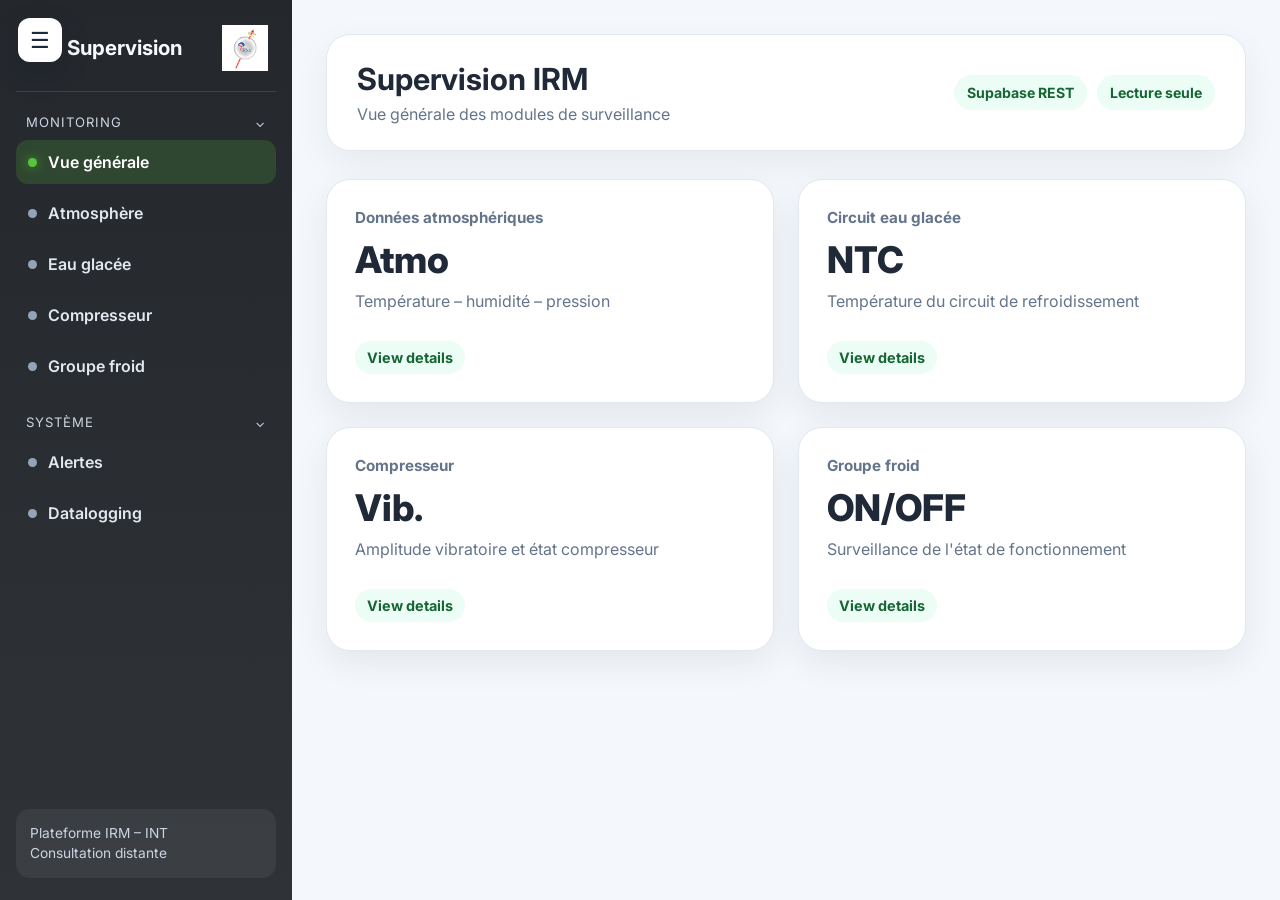
==== frontend/index.html @ 12dde3d2 "Add files via upload" ====
<!DOCTYPE html>
<html lang="fr">
<head>
    <meta charset="UTF-8">
    <meta name="viewport" content="width=device-width, initial-scale=1.0">
    <title>Centre IRM – Supervision</title>

    <!-- Police Inter via Google Fonts — utilisée sur toutes les pages -->
    <link href="https://fonts.googleapis.com/css2?family=Inter:wght@400;600;700;800&display=swap" rel="stylesheet">

    <!-- Feuille de style commune à toutes les pages du dashboard -->
    <link rel="stylesheet" href="style.css?v=final">
</head>
<body>

    <!-- Bouton pour ouvrir/fermer la sidebar.
         Sur mobile (≤ 720px) : ouvre la sidebar en overlay par-dessus le contenu.
         Sur desktop : rétracte la sidebar pour agrandir la zone de contenu. -->
    <button class="menu-toggle" type="button" aria-label="Ouvrir le menu" onclick="toggleMenu()">☰</button>

    <!-- Fond semi-transparent affiché derrière la sidebar sur mobile.
         Un clic dessus ferme la sidebar via closeMenu(). -->
    <div id="overlay" onclick="closeMenu()"></div>

    <!-- Structure principale : sidebar fixe à gauche + contenu à droite -->
    <div class="app-shell">

        <!-- ─────────────────────────────────────────────
             SIDEBAR — Navigation latérale
        ──────────────────────────────────────────────── -->
        <aside id="sidebar" class="sidebar">

            <!-- Logo et nom de l'application -->
            <div class="sidebar-brand">
                <span>IRM Supervision</span>
                <img src="Logo_IRM.png" alt="Logo IRM">
            </div>

            <!-- Section Monitoring — pages de données capteurs -->
            <div class="sidebar-section">
                <div class="sidebar-title"><span>Monitoring</span><span>⌄</span></div>
                <nav class="sidebar-menu">
                    <!-- data-page identifie la page courante pour que le JS puisse
                         ajouter la classe "active" sur le bon lien -->
                    <a href="index.html"       data-page="index">      <span class="dot"></span><span class="label-text">Vue générale</span></a>
                    <a href="atmosphere.html"  data-page="atmosphere"> <span class="dot"></span><span class="label-text">Atmosphère</span></a>
                    <a href="eaufroide.html"   data-page="eaufroide">  <span class="dot"></span><span class="label-text">Eau glacée</span></a>
                    <a href="compresseur.html" data-page="compresseur"><span class="dot"></span><span class="label-text">Compresseur</span></a>
                    <a href="groupefroid.html" data-page="groupefroid"><span class="dot"></span><span class="label-text">Groupe froid</span></a>
                </nav>
            </div>

            <!-- Section Système — alertes et historique -->
            <div class="sidebar-section">
                <div class="sidebar-title"><span>Système</span><span>⌄</span></div>
                <nav class="sidebar-menu">
                    <a href="alerte.html"      data-page="alerte">     <span class="dot"></span><span class="label-text">Alertes</span></a>
                    <a href="datalogging.html" data-page="datalogging"><span class="dot"></span><span class="label-text">Datalogging</span></a>
                </nav>
            </div>

            <!-- Pied de sidebar — identification de la plateforme -->
            <div class="sidebar-footer">Plateforme IRM – INT<br>Consultation distante</div>

        </aside>

        <!-- ─────────────────────────────────────────────
             CONTENU PRINCIPAL
        ──────────────────────────────────────────────── -->
        <main class="main-content">

            <!-- Barre supérieure : titre + badges indiquant la source de données -->
            <div class="topbar">
                <div>
                    <h1 class="page-title">Supervision IRM</h1>
                    <div class="page-subtitle">Vue générale des modules de surveillance</div>
                </div>
                <!-- Rappel que cette interface lit les données via l'API REST Supabase
                     sans aucune écriture possible depuis le navigateur -->
                <div class="topbar-actions">
                    <span class="badge-soft">Supabase REST</span>
                    <span class="badge-soft">Lecture seule</span>
                </div>
            </div>

            <!-- Grille des modules — chaque carte renvoie vers la page de détail.
                 Donne une vue d'ensemble rapide de tous les équipements surveillés. -->
            <div class="container">
                <div class="dashboard-grid">

                    <!-- Atmosphère — arduino_atmo
                         Température, humidité, pression de la salle IRM -->
                    <a href="atmosphere.html" class="card module-card">
                        <div>
                            <div class="label">Données atmosphériques</div>
                            <div class="metric">Atmo</div>
                            <p>Température – humidité – pression</p>
                        </div>
                        <div class="open">View details</div>
                    </a>

                    <!-- Eau glacée — arduino_ntc_01
                         Température du circuit de refroidissement via sonde NTC -->
                    <a href="eaufroide.html" class="card module-card">
                        <div>
                            <div class="label">Circuit eau glacée</div>
                            <div class="metric">NTC</div>
                            <p>Température du circuit de refroidissement</p>
                        </div>
                        <div class="open">View details</div>
                    </a>

                    <!-- Compresseur — arduino_ntc_01
                         Amplitude vibratoire RMS + états logiques compresseur hélium -->
                    <a href="compresseur.html" class="card module-card">
                        <div>
                            <div class="label">Compresseur</div>
                            <div class="metric">Vib.</div>
                            <p>Amplitude vibratoire et état compresseur</p>
                        </div>
                        <div class="open">View details</div>
                    </a>

                    <!-- Groupe froid — arduino_groupe_froid (réservé, non encore déployé) -->
                    <a href="groupefroid.html" class="card module-card">
                        <div>
                            <div class="label">Groupe froid</div>
                            <div class="metric">ON/OFF</div>
                            <p>Surveillance de l'état de fonctionnement</p>
                        </div>
                        <div class="open">View details</div>
                    </a>

                </div>
            </div>
        </main>
    </div>

    <!-- Marque le lien "Vue générale" comme actif dans la sidebar.
         Chaque page fait la même chose avec son propre attribut data-page. -->
    <script>
        document.querySelector('[data-page="index"]').classList.add('active');
    </script>

    <script>
        /**
         * toggleMenu()
         * Ouvre ou ferme la sidebar selon la taille de l'écran.
         *
         * Sur mobile (≤ 720px) :
         *   - Ajoute/retire la classe "active" sur la sidebar (translateX(0))
         *   - Affiche/cache l'overlay de fond
         *
         * Sur desktop :
         *   - Ajoute/retire la classe "closed" sur la sidebar (translateX(-100%))
         *   - Ajoute/retire la classe "full" sur le contenu pour qu'il prenne toute la largeur
         */
        function toggleMenu() {
            const sidebar = document.getElementById("sidebar");
            const main    = document.querySelector(".main-content");
            const overlay = document.getElementById("overlay");
            if (!sidebar || !main || !overlay) return;

            if (window.innerWidth <= 720) {
                sidebar.classList.toggle("active");
                overlay.classList.toggle("active");
            } else {
                sidebar.classList.toggle("closed");
                main.classList.toggle("full");
            }
        }

        /**
         * closeMenu()
         * Ferme la sidebar sur mobile.
         * Appelée au clic sur l'overlay ou sur un lien de navigation.
         */
        function closeMenu() {
            const sidebar = document.getElementById("sidebar");
            const overlay = document.getElementById("overlay");
            if (!sidebar || !overlay) return;
            sidebar.classList.remove("active");
            overlay.classList.remove("active");
        }

        // Ferme la sidebar sur mobile après navigation vers une autre page
        document.querySelectorAll(".sidebar-menu a").forEach(a => {
            a.addEventListener("click", () => {
                if (window.innerWidth <= 720) closeMenu();
            });
        });
    </script>

</body>
</html>
---- frontend/style.css ----
/* ============================================================
   style.css — Feuille de style commune
   Supervision IRM — Plateforme INT / CNRS
   Utilisée par toutes les pages HTML du dashboard distant.
   ============================================================ */

/* ── Variables CSS globales ──────────────────────────────────
   Définies sur :root pour être accessibles partout dans le CSS.
   Modifier ces valeurs change l'apparence sur toutes les pages. */
:root {
    --sidebar-width: 292px;   /* Largeur de la sidebar sur desktop */
    --bg:        #f4f7fb;     /* Fond de page général */
    --surface:   #ffffff;     /* Fond des cartes et topbar */
    --surface-2: #f8fafc;     /* Fond secondaire (inputs, stats) */
    --text:      #1f2937;     /* Couleur texte principale */
    --muted:     #64748b;     /* Texte secondaire / sous-titres */
    --border:    #e2e8f0;     /* Bordures légères */
    --sidebar:   #24272c;     /* Couleur haut du dégradé sidebar */
    --sidebar-2: #2f3338;     /* Couleur bas du dégradé sidebar */
    --accent:    #58c63b;     /* Vert accent — lien actif, dot actif */
    --green:     #22c55e;     /* Vert statut ON */
    --red:       #ef4444;     /* Rouge statut OFF / alerte */
    --orange:    #f97316;     /* Orange — cartes alertes */
}

/* ── Reset minimal ───────────────────────────────────────────
   Inclut le padding et la bordure dans le calcul de la largeur.
   Évite les débordements inattendus sur les éléments à largeur fixe. */
* { box-sizing: border-box; }

/* Empêche iOS de grossir automatiquement le texte en mode paysage */
html { -webkit-text-size-adjust: 100%; }

body {
    margin: 0;
    /* Pile de polices : Inter chargée via Google Fonts, fallback système */
    font-family: "Inter", system-ui, -apple-system, BlinkMacSystemFont, "Segoe UI", sans-serif;
    background: var(--bg);
    color: var(--text);
}

/* Supprime la décoration des liens — la couleur est héritée du parent */
a { color: inherit; text-decoration: none; }

/* ── Structure principale ────────────────────────────────────
   Conteneur flex qui place la sidebar à gauche et le contenu à droite.
   min-height: 100vh garantit que la sidebar remplit toute la hauteur. */
.app-shell {
    min-height: 100vh;
    display: flex;
}

/* ============================================================
   SIDEBAR
   ============================================================ */

.sidebar {
    width: var(--sidebar-width);
    min-height: 100vh;
    /* Dégradé vertical du haut vers le bas entre les deux teintes sombre */
    background: linear-gradient(180deg, var(--sidebar), var(--sidebar-2));
    color: #f8fafc;
    padding: 22px 16px;
    position: fixed;   /* Reste en place pendant le scroll du contenu */
    left: 0;
    top: 0;
    bottom: 0;
    transition: transform 0.25s ease;
    z-index: 1000;     /* Au-dessus du contenu, sous le bouton hamburger (1100) */
}

/* Sidebar rétractée sur desktop — translateX vers la gauche hors écran */
.sidebar.closed {
    transform: translateX(calc(-1 * var(--sidebar-width)));
}

/* En-tête de la sidebar : logo texte + image logo IRM */
.sidebar-brand {
    height: 70px;
    display: flex;
    align-items: center;
    justify-content: space-between;
    gap: 14px;
    padding: 0 8px 18px 8px;
    border-bottom: 1px solid rgba(255,255,255,0.12); /* Séparateur subtil */
    margin-bottom: 22px;
}

.sidebar-brand span { font-size: 1.28rem; font-weight: 700; line-height: 1.15; }
.sidebar-brand img  { height: 46px; width: auto; object-fit: contain; }

/* Groupe de liens (Monitoring / Système) */
.sidebar-section { margin-bottom: 26px; }

/* Titre de section en majuscules espacées */
.sidebar-title {
    display: flex;
    align-items: center;
    justify-content: space-between;
    color: #cbd5e1;
    font-size: 0.82rem;
    text-transform: uppercase;
    letter-spacing: 0.08em;
    padding: 0 10px;
    margin-bottom: 10px;
}

/* Grille des liens de navigation */
.sidebar-menu { display: grid; gap: 7px; }

.sidebar-menu a {
    display: flex;
    align-items: center;
    gap: 11px;
    padding: 12px 12px;
    border-radius: 12px;
    color: #e2e8f0;
    font-weight: 600;
    transition: background 0.2s ease, color 0.2s ease;
}

.sidebar-menu a:hover  { background: rgba(255,255,255,0.08); }

/* Lien de la page courante — fond vert translucide + texte blanc */
.sidebar-menu a.active {
    background: rgba(88,198,59,0.18);
    color: #ffffff;
}

/* Petit cercle coloré devant chaque lien */
.dot {
    width: 9px;
    height: 9px;
    border-radius: 50%;
    background: #94a3b8;
    flex: 0 0 auto; /* Ne rétrécit pas si le texte est long */
}

/* Dot actif — vert accent avec halo lumineux */
.sidebar-menu a.active .dot {
    background: var(--accent);
    box-shadow: 0 0 12px rgba(88,198,59,0.75);
}

/* Empêche le texte des liens de passer à la ligne */
.label-text { white-space: nowrap; }

/* Pied de sidebar — identification de la plateforme */
.sidebar-footer {
    position: absolute;
    bottom: 22px;
    left: 16px;
    right: 16px;
    color: #cbd5e1;
    font-size: 0.86rem;
    line-height: 1.5;
    padding: 14px;
    border-radius: 14px;
    background: rgba(255,255,255,0.06); /* Fond légèrement plus clair que la sidebar */
}

/* ============================================================
   CONTENU PRINCIPAL
   ============================================================ */

.main-content {
    /* Décalé vers la droite de la largeur de la sidebar */
    margin-left: var(--sidebar-width);
    width: calc(100% - var(--sidebar-width));
    min-height: 100vh;
    padding: 34px;
    /* Transition fluide lors de la rétraction de la sidebar */
    transition: margin-left 0.25s ease, width 0.25s ease;
}

/* Quand la sidebar est fermée (desktop), le contenu prend toute la largeur */
.main-content.full { margin-left: 0; width: 100%; }

/* Barre supérieure : titre de page + badges */
.topbar {
    background: var(--surface);
    border: 1px solid var(--border);
    border-radius: 24px;
    padding: 26px 30px;
    display: flex;
    align-items: center;
    justify-content: space-between;
    gap: 20px;
    box-shadow: 0 12px 35px rgba(15,23,42,0.06);
    margin-bottom: 28px;
}

.page-title    { margin: 0; font-size: 1.9rem; color: var(--text); }
.page-subtitle { margin-top: 7px; color: var(--muted); font-size: 1rem; }

.topbar-actions { display: flex; align-items: center; gap: 10px; flex-wrap: wrap; }

/* Badge pill vert — utilisé pour "Supabase REST" et "Lecture seule" */
.badge-soft {
    padding: 9px 13px;
    border-radius: 999px;  /* Pill shape */
    background: #ecfdf5;
    color: #166534;
    font-size: 0.88rem;
    font-weight: 700;
}

/* ── Bouton hamburger ────────────────────────────────────────
   Visible sur tous les écrans (desktop et mobile).
   Sur desktop : rétracte/étend la sidebar.
   Sur mobile  : ouvre la sidebar en overlay. */
.menu-toggle {
    position: fixed;
    top: 18px;
    left: 18px;
    z-index: 1100; /* Au-dessus de la sidebar (1000) et de l'overlay (900) */
    width: 44px;
    height: 44px;
    border: none;
    border-radius: 12px;
    background: #ffffff;
    color: #1e293b;
    font-size: 1.4rem;
    cursor: pointer;
    box-shadow: 0 10px 30px rgba(15,23,42,0.16);
}

/* Overlay — caché par défaut, affiché uniquement sur mobile quand la sidebar est ouverte */
#overlay { display: none; }

/* ============================================================
   CARTES
   ============================================================ */

/* Grille à une colonne par défaut — élargie selon les pages via CSS inline */
.container { display: grid; grid-template-columns: 1fr; gap: 24px; }

.card {
    position: relative;  /* Nécessaire pour les badges positionnés en absolu */
    background: var(--surface);
    border: 1px solid var(--border);
    border-radius: 24px;
    padding: 28px;
    box-shadow: 0 12px 35px rgba(15,23,42,0.07);
    min-width: 0; /* Empêche le débordement dans une grille flex/grid */
}

.card h2    { margin: 0 0 18px 0; color: var(--text); font-size: 1.25rem; }

/* Valeur principale affichée en grand (température, amplitude…) */
.value      { font-size: 2.2rem; font-weight: 700; color: var(--text); margin: 10px 0; }

/* Horodatage de la dernière mesure */
.timestamp  { color: var(--muted); font-size: 0.92rem; }

canvas      { margin-top: 20px; }

/* ============================================================
   RESPONSIVE
   ============================================================ */

/* Tablette — grille de cartes revient à une colonne */
@media (max-width: 1100px) {
    .container { grid-template-columns: 1fr; }
}

/* Mobile (≤ 720px) */
@media (max-width: 720px) {
    /* Sidebar cachée hors écran par défaut */
    .sidebar { transform: translateX(-100%); }

    /* Sidebar visible quand la classe "active" est ajoutée par toggleMenu() */
    .sidebar.active { transform: translateX(0); }

    /* Le contenu prend toute la largeur (pas de marge pour la sidebar) */
    .main-content {
        margin-left: 0;
        width: 100%;
        /* padding-top plus grand pour ne pas être masqué par le bouton hamburger */
        padding: 84px 18px 24px 18px;
    }

    /* Topbar en colonne sur mobile */
    .topbar {
        flex-direction: column;
        align-items: flex-start;
        padding: 22px;
    }

    .page-title { font-size: 1.55rem; }
    .card       { padding: 22px; }

    /* Overlay affiché derrière la sidebar — clic dessus pour fermer */
    #overlay.active {
        display: block;
        position: fixed;
        inset: 0;
        background: rgba(15,23,42,0.45);
        z-index: 900; /* Sous la sidebar (1000) mais au-dessus du contenu */
    }
}

/* ============================================================
   PAGE D'ACCUEIL (index.html) — Grille des modules
   ============================================================ */

/* Grille 2 colonnes pour les 4 cartes modules */
.dashboard-grid {
    display: grid;
    grid-template-columns: repeat(2, minmax(0, 1fr));
    gap: 24px;
}

/* Carte module — lien cliquable vers la page de détail */
.module-card {
    min-height: 210px;
    display: flex;
    flex-direction: column;
    justify-content: space-between;
    color: var(--text);
    transition: transform 0.25s ease, box-shadow 0.25s ease;
}

/* Effet de survol — légère élévation */
.module-card:hover {
    transform: translateY(-6px);
    box-shadow: 0 18px 45px rgba(15,23,42,0.12);
}

.module-card .label  { color: var(--muted); font-size: 0.95rem; font-weight: 700; margin-bottom: 10px; }
.module-card .metric { font-size: 2.3rem; font-weight: 800; color: var(--text); margin-bottom: 8px; }
.module-card p       { margin: 0; color: var(--muted); font-size: 1rem; line-height: 1.45; }

/* Bouton "View details" en bas de chaque carte module */
.module-card .open {
    margin-top: 28px;
    color: #166534;
    background: #ecfdf5;
    width: fit-content;
    padding: 8px 12px;
    border-radius: 999px;
    font-size: 0.9rem;
    font-weight: 700;
}

/* Sur petits écrans, les cartes modules passent en colonne unique */
@media (max-width: 900px) {
    .dashboard-grid { grid-template-columns: 1fr; }
}
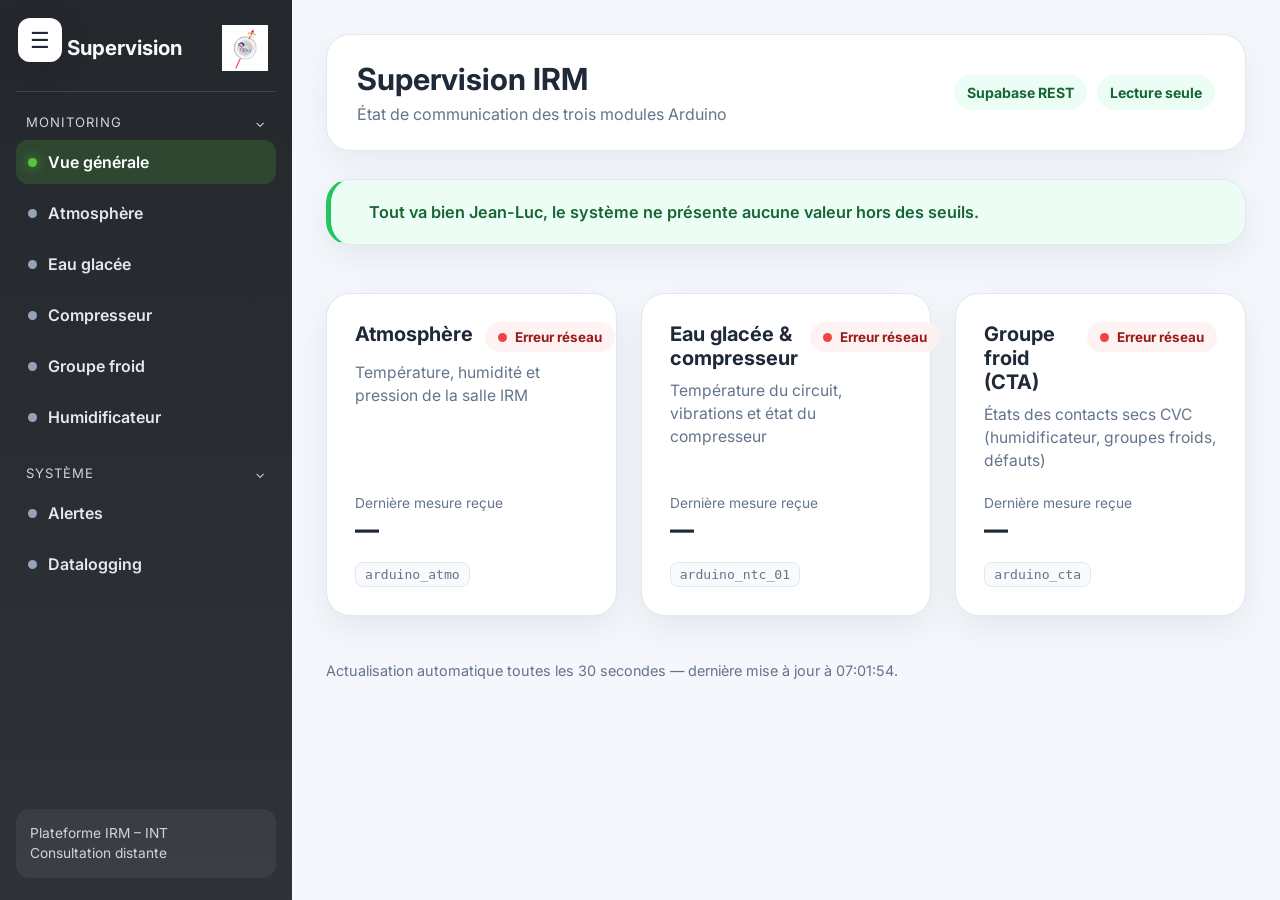
==== commit 1e84aabf: "Add files via upload" ====
--- a/frontend/index.html
+++ b/frontend/index.html
@@ -4,192 +4,491 @@
     <meta charset="UTF-8">
     <meta name="viewport" content="width=device-width, initial-scale=1.0">
     <title>Centre IRM – Supervision</title>
-
-    <!-- Police Inter via Google Fonts — utilisée sur toutes les pages -->
     <link href="https://fonts.googleapis.com/css2?family=Inter:wght@400;600;700;800&display=swap" rel="stylesheet">
-
-    <!-- Feuille de style commune à toutes les pages du dashboard -->
     <link rel="stylesheet" href="style.css?v=final">
+    <style>
+        .status-grid {
+            display: grid;
+            grid-template-columns: repeat(3, minmax(0, 1fr));
+            gap: 24px;
+        }
+
+        .status-card {
+            display: flex;
+            flex-direction: column;
+            min-height: 230px;
+            transition: transform 0.25s ease, box-shadow 0.25s ease;
+        }
+
+        .status-card:hover {
+            transform: translateY(-6px);
+            box-shadow: 0 18px 45px rgba(15,23,42,0.12);
+        }
+
+        .s-head {
+            display: flex;
+            align-items: flex-start;
+            justify-content: space-between;
+            gap: 12px;
+        }
+
+        .s-title {
+            font-size: 1.25rem;
+            font-weight: 700;
+            color: var(--text);
+        }
+
+        .s-pill {
+            display: inline-flex;
+            align-items: center;
+            gap: 8px;
+            padding: 7px 13px;
+            border-radius: 999px;
+            font-size: 0.84rem;
+            font-weight: 700;
+            white-space: nowrap;
+            background: #f1f5f9;
+            color: var(--muted);
+        }
+
+        .s-pill .pdot {
+            width: 9px;
+            height: 9px;
+            border-radius: 50%;
+            background: #94a3b8;
+            flex: 0 0 auto;
+        }
+
+        .s-pill.is-online { background: #ecfdf5; color: #166534; }
+        .s-pill.is-online .pdot { background: var(--green); box-shadow: 0 0 0 4px rgba(34,197,94,0.18); }
+
+        .s-pill.is-late { background: #fff7ed; color: #9a3412; }
+        .s-pill.is-late .pdot { background: var(--orange); }
+
+        .s-pill.is-offline { background: #fef2f2; color: #991b1b; }
+        .s-pill.is-offline .pdot { background: var(--red); }
+
+        @media (prefers-reduced-motion: no-preference) {
+            .s-pill.is-online .pdot { animation: pulse 2s ease-in-out infinite; }
+        }
+
+        @keyframes pulse {
+            0%, 100% { box-shadow: 0 0 0 4px rgba(34,197,94,0.18); }
+            50% { box-shadow: 0 0 0 7px rgba(34,197,94,0.05); }
+        }
+
+        .s-desc {
+            margin-top: 10px;
+            color: var(--muted);
+            font-size: 0.98rem;
+            line-height: 1.45;
+        }
+
+        .s-body {
+            margin-top: auto;
+            padding-top: 22px;
+        }
+
+        .s-time-label {
+            color: var(--muted);
+            font-size: 0.86rem;
+            margin-bottom: 4px;
+        }
+
+        .s-time {
+            font-size: 1.5rem;
+            font-weight: 800;
+            color: var(--text);
+        }
+
+        .s-time-abs {
+            margin-top: 4px;
+            color: var(--muted);
+            font-size: 0.9rem;
+        }
+
+        .s-foot {
+            margin-top: 18px;
+            display: flex;
+            align-items: center;
+            justify-content: space-between;
+            gap: 10px;
+        }
+
+        .s-id {
+            font-family: ui-monospace, "SFMono-Regular", Menlo, Consolas, monospace;
+            font-size: 0.82rem;
+            color: var(--muted);
+            background: var(--surface-2);
+            border: 1px solid var(--border);
+            padding: 4px 9px;
+            border-radius: 8px;
+        }
+
+        .s-link {
+            color: #166534;
+            background: #ecfdf5;
+            padding: 7px 12px;
+            border-radius: 999px;
+            font-size: 0.86rem;
+            font-weight: 700;
+        }
+
+        .refresh-note {
+            margin-top: 22px;
+            color: var(--muted);
+            font-size: 0.9rem;
+        }
+
+        @media (max-width: 1100px) {
+            .status-grid { grid-template-columns: 1fr; }
+        }
+
+        .alert-banner {
+            display: flex;
+            align-items: flex-start;
+            gap: 14px;
+            padding: 20px 24px;
+            margin-bottom: 24px;
+            border-left: 5px solid #94a3b8;
+            font-size: 1.02rem;
+        }
+
+        .alert-banner-icon {
+            font-size: 1.4rem;
+            line-height: 1.3;
+            flex: 0 0 auto;
+        }
+
+        .alert-banner-text {
+            flex: 1;
+            line-height: 1.5;
+        }
+
+        .alert-banner.is-loading {
+            border-left-color: #94a3b8;
+            background: var(--surface-2);
+            color: var(--muted);
+        }
+
+        .alert-banner.is-ok {
+            border-left-color: var(--green, #22c55e);
+            background: #ecfdf5;
+            color: #166534;
+            font-weight: 600;
+        }
+
+        .alert-banner.is-problem {
+            border-left-color: var(--red, #ef4444);
+            background: #fef2f2;
+            color: #991b1b;
+        }
+
+        .alert-list {
+            margin: 8px 0 0 0;
+            padding-left: 20px;
+            font-weight: 500;
+        }
+
+        .alert-list li {
+            margin-bottom: 6px;
+        }
+    </style>
 </head>
 <body>
-
-    <!-- Bouton pour ouvrir/fermer la sidebar.
-         Sur mobile (≤ 720px) : ouvre la sidebar en overlay par-dessus le contenu.
-         Sur desktop : rétracte la sidebar pour agrandir la zone de contenu. -->
     <button class="menu-toggle" type="button" aria-label="Ouvrir le menu" onclick="toggleMenu()">☰</button>
-
-    <!-- Fond semi-transparent affiché derrière la sidebar sur mobile.
-         Un clic dessus ferme la sidebar via closeMenu(). -->
     <div id="overlay" onclick="closeMenu()"></div>
-
-    <!-- Structure principale : sidebar fixe à gauche + contenu à droite -->
     <div class="app-shell">
-
-        <!-- ─────────────────────────────────────────────
-             SIDEBAR — Navigation latérale
-        ──────────────────────────────────────────────── -->
         <aside id="sidebar" class="sidebar">
-
-            <!-- Logo et nom de l'application -->
-            <div class="sidebar-brand">
-                <span>IRM Supervision</span>
-                <img src="Logo_IRM.png" alt="Logo IRM">
-            </div>
-
-            <!-- Section Monitoring — pages de données capteurs -->
+            <div class="sidebar-brand"><span>IRM Supervision</span><img src="Logo_IRM.png" alt="Logo IRM"></div>
             <div class="sidebar-section">
                 <div class="sidebar-title"><span>Monitoring</span><span>⌄</span></div>
                 <nav class="sidebar-menu">
-                    <!-- data-page identifie la page courante pour que le JS puisse
-                         ajouter la classe "active" sur le bon lien -->
-                    <a href="index.html"       data-page="index">      <span class="dot"></span><span class="label-text">Vue générale</span></a>
-                    <a href="atmosphere.html"  data-page="atmosphere"> <span class="dot"></span><span class="label-text">Atmosphère</span></a>
-                    <a href="eaufroide.html"   data-page="eaufroide">  <span class="dot"></span><span class="label-text">Eau glacée</span></a>
+                    <a href="index.html" data-page="index"><span class="dot"></span><span class="label-text">Vue générale</span></a>
+                    <a href="atmosphere.html" data-page="atmosphere"><span class="dot"></span><span class="label-text">Atmosphère</span></a>
+                    <a href="eaufroide.html" data-page="eaufroide"><span class="dot"></span><span class="label-text">Eau glacée</span></a>
                     <a href="compresseur.html" data-page="compresseur"><span class="dot"></span><span class="label-text">Compresseur</span></a>
                     <a href="groupefroid.html" data-page="groupefroid"><span class="dot"></span><span class="label-text">Groupe froid</span></a>
+                     <a href="humidificateur.html" data-page="humidificateur"><span class="dot"></span><span class="label-text">Humidificateur</span></a>             
                 </nav>
             </div>
-
-            <!-- Section Système — alertes et historique -->
             <div class="sidebar-section">
                 <div class="sidebar-title"><span>Système</span><span>⌄</span></div>
                 <nav class="sidebar-menu">
-                    <a href="alerte.html"      data-page="alerte">     <span class="dot"></span><span class="label-text">Alertes</span></a>
+                    <a href="alerte.html" data-page="alerte">
+                    <span class="dot"></span>
+                    <span class="label-text">Alertes</span>
+                    </a>
                     <a href="datalogging.html" data-page="datalogging"><span class="dot"></span><span class="label-text">Datalogging</span></a>
                 </nav>
             </div>
-
-            <!-- Pied de sidebar — identification de la plateforme -->
             <div class="sidebar-footer">Plateforme IRM – INT<br>Consultation distante</div>
-
         </aside>
-
-        <!-- ─────────────────────────────────────────────
-             CONTENU PRINCIPAL
-        ──────────────────────────────────────────────── -->
         <main class="main-content">
-
-            <!-- Barre supérieure : titre + badges indiquant la source de données -->
             <div class="topbar">
-                <div>
-                    <h1 class="page-title">Supervision IRM</h1>
-                    <div class="page-subtitle">Vue générale des modules de surveillance</div>
+                <div><h1 class="page-title">Supervision IRM</h1><div class="page-subtitle">État de communication des trois modules Arduino</div></div>
+                <div class="topbar-actions"><span class="badge-soft">Supabase REST</span><span class="badge-soft">Lecture seule</span></div>
+            </div>
+            <div class="container">
+                <div class="card alert-banner is-loading" id="alert_banner">
+                    <span class="alert-banner-icon">⏳</span>
+                    <span class="alert-banner-text">Vérification des seuils de surveillance…</span>
                 </div>
-                <!-- Rappel que cette interface lit les données via l'API REST Supabase
-                     sans aucune écriture possible depuis le navigateur -->
-                <div class="topbar-actions">
-                    <span class="badge-soft">Supabase REST</span>
-                    <span class="badge-soft">Lecture seule</span>
+                <div class="status-grid">
+
+                    <div class="card status-card" id="card_atmo">
+                        <div class="s-head">
+                            <div class="s-title">Atmosphère</div>
+                            <div class="s-pill" id="pill_atmo"><span class="pdot"></span><span class="ptext">…</span></div>
+                        </div>
+                        <div class="s-desc">Température, humidité et pression de la salle IRM</div>
+                        <div class="s-body">
+                            <div class="s-time-label">Dernière mesure reçue</div>
+                            <div class="s-time" id="rel_atmo">—</div>
+                            <div class="s-time-abs" id="abs_atmo"></div>
+                            <div class="s-foot">
+                                <span class="s-id">arduino_atmo</span>
+                            </div>
+                        </div>
+                    </div>
+
+                    <div class="card status-card" id="card_ntc">
+                        <div class="s-head">
+                            <div class="s-title">Eau glacée &amp; compresseur</div>
+                            <div class="s-pill" id="pill_ntc"><span class="pdot"></span><span class="ptext">…</span></div>
+                        </div>
+                        <div class="s-desc">Température du circuit, vibrations et état du compresseur</div>
+                        <div class="s-body">
+                            <div class="s-time-label">Dernière mesure reçue</div>
+                            <div class="s-time" id="rel_ntc">—</div>
+                            <div class="s-time-abs" id="abs_ntc"></div>
+                            <div class="s-foot">
+                                <span class="s-id">arduino_ntc_01</span>
+                            </div>
+                        </div>
+                    </div>
+
+                    <div class="card status-card" id="card_cta">
+                        <div class="s-head">
+                            <div class="s-title">Groupe froid (CTA)</div>
+                            <div class="s-pill" id="pill_cta"><span class="pdot"></span><span class="ptext">…</span></div>
+                        </div>
+                        <div class="s-desc">États des contacts secs CVC (humidificateur, groupes froids, défauts)</div>
+                        <div class="s-body">
+                            <div class="s-time-label">Dernière mesure reçue</div>
+                            <div class="s-time" id="rel_cta">—</div>
+                            <div class="s-time-abs" id="abs_cta"></div>
+                            <div class="s-foot">
+                                <span class="s-id">arduino_cta</span>
+                            </div>
+                        </div>
+                    </div>
+
                 </div>
-            </div>
-
-            <!-- Grille des modules — chaque carte renvoie vers la page de détail.
-                 Donne une vue d'ensemble rapide de tous les équipements surveillés. -->
-            <div class="container">
-                <div class="dashboard-grid">
-
-                    <!-- Atmosphère — arduino_atmo
-                         Température, humidité, pression de la salle IRM -->
-                    <a href="atmosphere.html" class="card module-card">
-                        <div>
-                            <div class="label">Données atmosphériques</div>
-                            <div class="metric">Atmo</div>
-                            <p>Température – humidité – pression</p>
-                        </div>
-                        <div class="open">View details</div>
-                    </a>
-
-                    <!-- Eau glacée — arduino_ntc_01
-                         Température du circuit de refroidissement via sonde NTC -->
-                    <a href="eaufroide.html" class="card module-card">
-                        <div>
-                            <div class="label">Circuit eau glacée</div>
-                            <div class="metric">NTC</div>
-                            <p>Température du circuit de refroidissement</p>
-                        </div>
-                        <div class="open">View details</div>
-                    </a>
-
-                    <!-- Compresseur — arduino_ntc_01
-                         Amplitude vibratoire RMS + états logiques compresseur hélium -->
-                    <a href="compresseur.html" class="card module-card">
-                        <div>
-                            <div class="label">Compresseur</div>
-                            <div class="metric">Vib.</div>
-                            <p>Amplitude vibratoire et état compresseur</p>
-                        </div>
-                        <div class="open">View details</div>
-                    </a>
-
-                    <!-- Groupe froid — arduino_groupe_froid (réservé, non encore déployé) -->
-                    <a href="groupefroid.html" class="card module-card">
-                        <div>
-                            <div class="label">Groupe froid</div>
-                            <div class="metric">ON/OFF</div>
-                            <p>Surveillance de l'état de fonctionnement</p>
-                        </div>
-                        <div class="open">View details</div>
-                    </a>
-
-                </div>
+                <div class="refresh-note" id="refresh_note">Actualisation automatique toutes les 30 secondes.</div>
             </div>
         </main>
     </div>
-
-    <!-- Marque le lien "Vue générale" comme actif dans la sidebar.
-         Chaque page fait la même chose avec son propre attribut data-page. -->
-    <script>
-        document.querySelector('[data-page="index"]').classList.add('active');
-    </script>
-
-    <script>
-        /**
-         * toggleMenu()
-         * Ouvre ou ferme la sidebar selon la taille de l'écran.
-         *
-         * Sur mobile (≤ 720px) :
-         *   - Ajoute/retire la classe "active" sur la sidebar (translateX(0))
-         *   - Affiche/cache l'overlay de fond
-         *
-         * Sur desktop :
-         *   - Ajoute/retire la classe "closed" sur la sidebar (translateX(-100%))
-         *   - Ajoute/retire la classe "full" sur le contenu pour qu'il prenne toute la largeur
-         */
-        function toggleMenu() {
-            const sidebar = document.getElementById("sidebar");
-            const main    = document.querySelector(".main-content");
-            const overlay = document.getElementById("overlay");
-            if (!sidebar || !main || !overlay) return;
-
-            if (window.innerWidth <= 720) {
-                sidebar.classList.toggle("active");
-                overlay.classList.toggle("active");
-            } else {
-                sidebar.classList.toggle("closed");
-                main.classList.toggle("full");
+    <script>document.querySelector('[data-page="index"]').classList.add('active');</script>
+<script>
+const SUPABASE_URL = "https://xkqizqpflgcmyiqluuie.supabase.co";
+const SUPABASE_KEY = "sb_publishable_87i8-j5iiLISsoBSBvC7ng_RlE5TPrr";
+
+const MODULES = [
+    { id: "arduino_atmo",   key: "atmo" },
+    { id: "arduino_ntc_01", key: "ntc"  },
+    { id: "arduino_cta",    key: "cta"  }
+];
+
+const CONFIG_SEUILS_PATH = "config_seuils.json";
+let seuilsConfig = null;
+const latestByDevice = {};
+
+function formatLocalTime(utcString) {
+    const date = new Date(utcString);
+    const options = {
+        timeZone: "Europe/Paris",
+        year: "numeric", month: "2-digit", day: "2-digit",
+        hour: "2-digit", minute: "2-digit", hour12: false
+    };
+    const parts = new Intl.DateTimeFormat("fr-FR", options).formatToParts(date);
+    const get = t => parts.find(p => p.type === t).value;
+    return `${get("year")}-${get("month")}-${get("day")} à ${get("hour")}:${get("minute")}`;
+}
+
+function relativeTime(diffMinutes) {
+    if (diffMinutes < 1) return "à l'instant";
+    if (diffMinutes < 60) {
+        const m = Math.round(diffMinutes);
+        return `il y a ${m} min`;
+    }
+    const h = Math.floor(diffMinutes / 60);
+    const m = Math.round(diffMinutes % 60);
+    return m === 0 ? `il y a ${h} h` : `il y a ${h} h ${m} min`;
+}
+
+async function fetchLatest(device) {
+    const response = await fetch(
+        `${SUPABASE_URL}/rest/v1/measurements?device_id=eq.${device}&order=timestamp.desc&limit=1`,
+        {
+            headers: {
+                "apikey": SUPABASE_KEY,
+                "Authorization": `Bearer ${SUPABASE_KEY}`
             }
         }
-
-        /**
-         * closeMenu()
-         * Ferme la sidebar sur mobile.
-         * Appelée au clic sur l'overlay ou sur un lien de navigation.
-         */
-        function closeMenu() {
-            const sidebar = document.getElementById("sidebar");
-            const overlay = document.getElementById("overlay");
-            if (!sidebar || !overlay) return;
-            sidebar.classList.remove("active");
-            overlay.classList.remove("active");
-        }
-
-        // Ferme la sidebar sur mobile après navigation vers une autre page
-        document.querySelectorAll(".sidebar-menu a").forEach(a => {
-            a.addEventListener("click", () => {
-                if (window.innerWidth <= 720) closeMenu();
-            });
-        });
-    </script>
-
+    );
+    const data = await response.json();
+    return data[0];
+}
+
+function setPill(key, cls, text) {
+    const pill = document.getElementById("pill_" + key);
+    pill.className = "s-pill " + cls;
+    pill.querySelector(".ptext").textContent = text;
+}
+
+async function refreshModule(mod) {
+    try {
+        const row = await fetchLatest(mod.id);
+        latestByDevice[mod.id] = row || null;
+
+        if (!row || !row.timestamp) {
+            setPill(mod.key, "is-offline", "Aucune donnée");
+            document.getElementById("rel_" + mod.key).textContent = "—";
+            document.getElementById("abs_" + mod.key).textContent = "";
+            return;
+        }
+
+        const diffMin = (Date.now() - new Date(row.timestamp)) / 1000 / 60;
+
+        if (diffMin <= 5) {
+            setPill(mod.key, "is-online", "En ligne");
+        } else if (diffMin <= 15) {
+            setPill(mod.key, "is-late", "Retard");
+        } else {
+            setPill(mod.key, "is-offline", "Hors ligne");
+        }
+
+        document.getElementById("rel_" + mod.key).textContent = relativeTime(diffMin);
+        document.getElementById("abs_" + mod.key).textContent = formatLocalTime(row.timestamp);
+    } catch (e) {
+        latestByDevice[mod.id] = null;
+        setPill(mod.key, "is-offline", "Erreur réseau");
+        document.getElementById("rel_" + mod.key).textContent = "—";
+        document.getElementById("abs_" + mod.key).textContent = "";
+    }
+}
+
+/* ===== SEUILS / BANDEAU D'ALERTE ===== */
+
+async function loadSeuilsConfig() {
+    try {
+        const res = await fetch(CONFIG_SEUILS_PATH + "?v=" + Date.now());
+        if (!res.ok) throw new Error("config_seuils.json introuvable");
+        seuilsConfig = await res.json();
+    } catch (e) {
+        console.error("Impossible de charger config_seuils.json :", e);
+        seuilsConfig = null;
+    }
+}
+
+function checkThresholds() {
+    const banner = document.getElementById("alert_banner");
+    if (!banner) return;
+
+    if (!seuilsConfig) {
+        banner.className = "card alert-banner is-loading";
+        banner.innerHTML = `<span class="alert-banner-icon">⏳</span><span class="alert-banner-text">Impossible de vérifier les seuils (config_seuils.json inaccessible).</span>`;
+        return;
+    }
+
+    const problems = [];
+
+    MODULES.forEach(mod => {
+        const cfg = seuilsConfig[mod.id];
+        const row = latestByDevice[mod.id];
+        if (!cfg || !row) return;
+
+        for (const champ in cfg) {
+            const rule = cfg[champ];
+            if (!rule || !rule.enabled) continue;
+
+            const raw = row[champ];
+            if (raw === null || raw === undefined) continue;
+
+            if (Array.isArray(rule.expected)) {
+                const value = Number(raw);
+                if (!rule.expected.includes(value)) {
+                    problems.push((rule.message_expected || `${rule.label} : état anormal.`) + " Une alerte est envoyée par mail, veuillez vérifier !");
+                }
+                continue;
+            }
+
+            const value = Number(raw);
+            if (isNaN(value)) continue;
+
+            if (rule.min !== undefined && value < rule.min) {
+                problems.push(`${rule.label} trop basse (${value}${rule.unit ? " " + rule.unit : ""}). Une alerte est envoyée par mail, veuillez vérifier !`);
+            } else if (rule.max !== undefined && value > rule.max) {
+                problems.push(`${rule.label} trop élevée (${value}${rule.unit ? " " + rule.unit : ""}). Une alerte est envoyée par mail, veuillez vérifier !`);
+            }
+        }
+    });
+
+    if (problems.length === 0) {
+        banner.className = "card alert-banner is-ok";
+        banner.innerHTML = `<span class="alert-banner-icon"></span><span class="alert-banner-text">Tout va bien Jean-Luc, le système ne présente aucune valeur hors des seuils.</span>`;
+    } else {
+        banner.className = "card alert-banner is-problem";
+        const items = problems.map(p => `<li>${p}</li>`).join("");
+        banner.innerHTML = `
+            <span class="alert-banner-icon">⚠️</span>
+            <span class="alert-banner-text">
+                ${problems.length} grandeur${problems.length > 1 ? "s" : ""} hors seuil :
+                <ul class="alert-list">${items}</ul>
+            </span>`;
+    }
+}
+
+async function refreshAll() {
+    await Promise.all(MODULES.map(refreshModule));
+    checkThresholds();
+    const now = new Date().toLocaleTimeString("fr-FR", { timeZone: "Europe/Paris", hour12: false });
+    document.getElementById("refresh_note").textContent =
+        `Actualisation automatique toutes les 30 secondes — dernière mise à jour à ${now}.`;
+}
+
+loadSeuilsConfig().then(() => {
+    refreshAll();
+    setInterval(refreshAll, 30000);
+});
+</script>
+<script>
+function toggleMenu() {
+    const sidebar = document.getElementById("sidebar");
+    const main = document.querySelector(".main-content");
+    const overlay = document.getElementById("overlay");
+    if (!sidebar || !main || !overlay) return;
+    if (window.innerWidth <= 720) {
+        sidebar.classList.toggle("active");
+        overlay.classList.toggle("active");
+    } else {
+        sidebar.classList.toggle("closed");
+        main.classList.toggle("full");
+    }
+}
+function closeMenu() {
+    const sidebar = document.getElementById("sidebar");
+    const overlay = document.getElementById("overlay");
+    if (!sidebar || !overlay) return;
+    sidebar.classList.remove("active");
+    overlay.classList.remove("active");
+}
+document.querySelectorAll(".sidebar-menu a").forEach(a => {
+    a.addEventListener("click", () => {
+        if (window.innerWidth <= 720) closeMenu();
+    });
+});
+</script>
 </body>
 </html>
--- a/frontend/style.css
+++ b/frontend/style.css
@@ -1,80 +1,64 @@
-/* ============================================================
-   style.css — Feuille de style commune
-   Supervision IRM — Plateforme INT / CNRS
-   Utilisée par toutes les pages HTML du dashboard distant.
-   ============================================================ */
-
-/* ── Variables CSS globales ──────────────────────────────────
-   Définies sur :root pour être accessibles partout dans le CSS.
-   Modifier ces valeurs change l'apparence sur toutes les pages. */
 :root {
-    --sidebar-width: 292px;   /* Largeur de la sidebar sur desktop */
-    --bg:        #f4f7fb;     /* Fond de page général */
-    --surface:   #ffffff;     /* Fond des cartes et topbar */
-    --surface-2: #f8fafc;     /* Fond secondaire (inputs, stats) */
-    --text:      #1f2937;     /* Couleur texte principale */
-    --muted:     #64748b;     /* Texte secondaire / sous-titres */
-    --border:    #e2e8f0;     /* Bordures légères */
-    --sidebar:   #24272c;     /* Couleur haut du dégradé sidebar */
-    --sidebar-2: #2f3338;     /* Couleur bas du dégradé sidebar */
-    --accent:    #58c63b;     /* Vert accent — lien actif, dot actif */
-    --green:     #22c55e;     /* Vert statut ON */
-    --red:       #ef4444;     /* Rouge statut OFF / alerte */
-    --orange:    #f97316;     /* Orange — cartes alertes */
-}
-
-/* ── Reset minimal ───────────────────────────────────────────
-   Inclut le padding et la bordure dans le calcul de la largeur.
-   Évite les débordements inattendus sur les éléments à largeur fixe. */
-* { box-sizing: border-box; }
-
-/* Empêche iOS de grossir automatiquement le texte en mode paysage */
-html { -webkit-text-size-adjust: 100%; }
+    --sidebar-width: 292px;
+    --bg: #f4f7fb;
+    --surface: #ffffff;
+    --surface-2: #f8fafc;
+    --text: #1f2937;
+    --muted: #64748b;
+    --border: #e2e8f0;
+    --sidebar: #24272c;
+    --sidebar-2: #2f3338;
+    --accent: #58c63b;
+    --green: #22c55e;
+    --red: #ef4444;
+    --orange: #f97316;
+}
+
+* {
+    box-sizing: border-box;
+}
+
+html {
+    -webkit-text-size-adjust: 100%;
+}
 
 body {
     margin: 0;
-    /* Pile de polices : Inter chargée via Google Fonts, fallback système */
     font-family: "Inter", system-ui, -apple-system, BlinkMacSystemFont, "Segoe UI", sans-serif;
     background: var(--bg);
     color: var(--text);
 }
 
-/* Supprime la décoration des liens — la couleur est héritée du parent */
-a { color: inherit; text-decoration: none; }
-
-/* ── Structure principale ────────────────────────────────────
-   Conteneur flex qui place la sidebar à gauche et le contenu à droite.
-   min-height: 100vh garantit que la sidebar remplit toute la hauteur. */
+a {
+    color: inherit;
+    text-decoration: none;
+}
+
 .app-shell {
     min-height: 100vh;
     display: flex;
 }
 
-/* ============================================================
-   SIDEBAR
-   ============================================================ */
+/* SIDEBAR */
 
 .sidebar {
     width: var(--sidebar-width);
     min-height: 100vh;
-    /* Dégradé vertical du haut vers le bas entre les deux teintes sombre */
     background: linear-gradient(180deg, var(--sidebar), var(--sidebar-2));
     color: #f8fafc;
     padding: 22px 16px;
-    position: fixed;   /* Reste en place pendant le scroll du contenu */
+    position: fixed;
     left: 0;
     top: 0;
     bottom: 0;
     transition: transform 0.25s ease;
-    z-index: 1000;     /* Au-dessus du contenu, sous le bouton hamburger (1100) */
-}
-
-/* Sidebar rétractée sur desktop — translateX vers la gauche hors écran */
+    z-index: 1000;
+}
+
 .sidebar.closed {
     transform: translateX(calc(-1 * var(--sidebar-width)));
 }
 
-/* En-tête de la sidebar : logo texte + image logo IRM */
 .sidebar-brand {
     height: 70px;
     display: flex;
@@ -82,17 +66,26 @@
     justify-content: space-between;
     gap: 14px;
     padding: 0 8px 18px 8px;
-    border-bottom: 1px solid rgba(255,255,255,0.12); /* Séparateur subtil */
+    border-bottom: 1px solid rgba(255,255,255,0.12);
     margin-bottom: 22px;
 }
 
-.sidebar-brand span { font-size: 1.28rem; font-weight: 700; line-height: 1.15; }
-.sidebar-brand img  { height: 46px; width: auto; object-fit: contain; }
-
-/* Groupe de liens (Monitoring / Système) */
-.sidebar-section { margin-bottom: 26px; }
-
-/* Titre de section en majuscules espacées */
+.sidebar-brand span {
+    font-size: 1.28rem;
+    font-weight: 700;
+    line-height: 1.15;
+}
+
+.sidebar-brand img {
+    height: 46px;
+    width: auto;
+    object-fit: contain;
+}
+
+.sidebar-section {
+    margin-bottom: 26px;
+}
+
 .sidebar-title {
     display: flex;
     align-items: center;
@@ -105,8 +98,10 @@
     margin-bottom: 10px;
 }
 
-/* Grille des liens de navigation */
-.sidebar-menu { display: grid; gap: 7px; }
+.sidebar-menu {
+    display: grid;
+    gap: 7px;
+}
 
 .sidebar-menu a {
     display: flex;
@@ -119,33 +114,32 @@
     transition: background 0.2s ease, color 0.2s ease;
 }
 
-.sidebar-menu a:hover  { background: rgba(255,255,255,0.08); }
-
-/* Lien de la page courante — fond vert translucide + texte blanc */
+.sidebar-menu a:hover {
+    background: rgba(255,255,255,0.08);
+}
+
 .sidebar-menu a.active {
     background: rgba(88,198,59,0.18);
     color: #ffffff;
 }
 
-/* Petit cercle coloré devant chaque lien */
 .dot {
     width: 9px;
     height: 9px;
     border-radius: 50%;
     background: #94a3b8;
-    flex: 0 0 auto; /* Ne rétrécit pas si le texte est long */
-}
-
-/* Dot actif — vert accent avec halo lumineux */
+    flex: 0 0 auto;
+}
+
 .sidebar-menu a.active .dot {
     background: var(--accent);
     box-shadow: 0 0 12px rgba(88,198,59,0.75);
 }
 
-/* Empêche le texte des liens de passer à la ligne */
-.label-text { white-space: nowrap; }
-
-/* Pied de sidebar — identification de la plateforme */
+.label-text {
+    white-space: nowrap;
+}
+
 .sidebar-footer {
     position: absolute;
     bottom: 22px;
@@ -156,27 +150,24 @@
     line-height: 1.5;
     padding: 14px;
     border-radius: 14px;
-    background: rgba(255,255,255,0.06); /* Fond légèrement plus clair que la sidebar */
-}
-
-/* ============================================================
-   CONTENU PRINCIPAL
-   ============================================================ */
+    background: rgba(255,255,255,0.06);
+}
+
+/* MAIN */
 
 .main-content {
-    /* Décalé vers la droite de la largeur de la sidebar */
     margin-left: var(--sidebar-width);
     width: calc(100% - var(--sidebar-width));
     min-height: 100vh;
     padding: 34px;
-    /* Transition fluide lors de la rétraction de la sidebar */
     transition: margin-left 0.25s ease, width 0.25s ease;
 }
 
-/* Quand la sidebar est fermée (desktop), le contenu prend toute la largeur */
-.main-content.full { margin-left: 0; width: 100%; }
-
-/* Barre supérieure : titre de page + badges */
+.main-content.full {
+    margin-left: 0;
+    width: 100%;
+}
+
 .topbar {
     background: var(--surface);
     border: 1px solid var(--border);
@@ -190,30 +181,41 @@
     margin-bottom: 28px;
 }
 
-.page-title    { margin: 0; font-size: 1.9rem; color: var(--text); }
-.page-subtitle { margin-top: 7px; color: var(--muted); font-size: 1rem; }
-
-.topbar-actions { display: flex; align-items: center; gap: 10px; flex-wrap: wrap; }
-
-/* Badge pill vert — utilisé pour "Supabase REST" et "Lecture seule" */
+.page-title {
+    margin: 0;
+    font-size: 1.9rem;
+    color: var(--text);
+}
+
+.page-subtitle {
+    margin-top: 7px;
+    color: var(--muted);
+    font-size: 1rem;
+}
+
+.topbar-actions {
+    display: flex;
+    align-items: center;
+    gap: 10px;
+    flex-wrap: wrap;
+}
+
 .badge-soft {
     padding: 9px 13px;
-    border-radius: 999px;  /* Pill shape */
+    border-radius: 999px;
     background: #ecfdf5;
     color: #166534;
     font-size: 0.88rem;
     font-weight: 700;
 }
 
-/* ── Bouton hamburger ────────────────────────────────────────
-   Visible sur tous les écrans (desktop et mobile).
-   Sur desktop : rétracte/étend la sidebar.
-   Sur mobile  : ouvre la sidebar en overlay. */
+/* MENU MOBILE */
+
 .menu-toggle {
     position: fixed;
     top: 18px;
     left: 18px;
-    z-index: 1100; /* Au-dessus de la sidebar (1000) et de l'overlay (900) */
+    z-index: 1100;
     width: 44px;
     height: 44px;
     border: none;
@@ -225,93 +227,104 @@
     box-shadow: 0 10px 30px rgba(15,23,42,0.16);
 }
 
-/* Overlay — caché par défaut, affiché uniquement sur mobile quand la sidebar est ouverte */
-#overlay { display: none; }
-
-/* ============================================================
-   CARTES
-   ============================================================ */
-
-/* Grille à une colonne par défaut — élargie selon les pages via CSS inline */
-.container { display: grid; grid-template-columns: 1fr; gap: 24px; }
+#overlay {
+    display: none;
+}
+
+/* CONTAINER / CARDS */
+
+.container {
+    display: grid;
+    grid-template-columns: 1fr;
+    gap: 24px;
+}
 
 .card {
-    position: relative;  /* Nécessaire pour les badges positionnés en absolu */
+    position: relative;
     background: var(--surface);
     border: 1px solid var(--border);
     border-radius: 24px;
     padding: 28px;
     box-shadow: 0 12px 35px rgba(15,23,42,0.07);
-    min-width: 0; /* Empêche le débordement dans une grille flex/grid */
-}
-
-.card h2    { margin: 0 0 18px 0; color: var(--text); font-size: 1.25rem; }
-
-/* Valeur principale affichée en grand (température, amplitude…) */
-.value      { font-size: 2.2rem; font-weight: 700; color: var(--text); margin: 10px 0; }
-
-/* Horodatage de la dernière mesure */
-.timestamp  { color: var(--muted); font-size: 0.92rem; }
-
-canvas      { margin-top: 20px; }
-
-/* ============================================================
-   RESPONSIVE
-   ============================================================ */
-
-/* Tablette — grille de cartes revient à une colonne */
+    min-width: 0;
+}
+
+.card h2 {
+    margin: 0 0 18px 0;
+    color: var(--text);
+    font-size: 1.25rem;
+}
+
+.value {
+    font-size: 2.2rem;
+    font-weight: 700;
+    color: var(--text);
+    margin: 10px 0;
+}
+
+.timestamp {
+    color: var(--muted);
+    font-size: 0.92rem;
+}
+
+canvas {
+    margin-top: 20px;
+}
+
+/* RESPONSIVE */
+
 @media (max-width: 1100px) {
-    .container { grid-template-columns: 1fr; }
-}
-
-/* Mobile (≤ 720px) */
+    .container {
+        grid-template-columns: 1fr;
+    }
+}
+
 @media (max-width: 720px) {
-    /* Sidebar cachée hors écran par défaut */
-    .sidebar { transform: translateX(-100%); }
-
-    /* Sidebar visible quand la classe "active" est ajoutée par toggleMenu() */
-    .sidebar.active { transform: translateX(0); }
-
-    /* Le contenu prend toute la largeur (pas de marge pour la sidebar) */
+    .sidebar {
+        transform: translateX(-100%);
+    }
+
+    .sidebar.active {
+        transform: translateX(0);
+    }
+
     .main-content {
         margin-left: 0;
         width: 100%;
-        /* padding-top plus grand pour ne pas être masqué par le bouton hamburger */
         padding: 84px 18px 24px 18px;
     }
 
-    /* Topbar en colonne sur mobile */
     .topbar {
         flex-direction: column;
         align-items: flex-start;
         padding: 22px;
     }
 
-    .page-title { font-size: 1.55rem; }
-    .card       { padding: 22px; }
-
-    /* Overlay affiché derrière la sidebar — clic dessus pour fermer */
+    .page-title {
+        font-size: 1.55rem;
+    }
+
+    .card {
+        padding: 22px;
+    }
+
     #overlay.active {
         display: block;
         position: fixed;
         inset: 0;
         background: rgba(15,23,42,0.45);
-        z-index: 900; /* Sous la sidebar (1000) mais au-dessus du contenu */
-    }
-}
-
-/* ============================================================
-   PAGE D'ACCUEIL (index.html) — Grille des modules
-   ============================================================ */
-
-/* Grille 2 colonnes pour les 4 cartes modules */
+        z-index: 900;
+    }
+}
+
+/* PAGE ACCUEIL */
+
 .dashboard-grid {
     display: grid;
     grid-template-columns: repeat(2, minmax(0, 1fr));
     gap: 24px;
 }
 
-/* Carte module — lien cliquable vers la page de détail */
 .module-card {
     min-height: 210px;
     display: flex;
@@ -321,17 +334,32 @@
     transition: transform 0.25s ease, box-shadow 0.25s ease;
 }
 
-/* Effet de survol — légère élévation */
 .module-card:hover {
     transform: translateY(-6px);
     box-shadow: 0 18px 45px rgba(15,23,42,0.12);
 }
 
-.module-card .label  { color: var(--muted); font-size: 0.95rem; font-weight: 700; margin-bottom: 10px; }
-.module-card .metric { font-size: 2.3rem; font-weight: 800; color: var(--text); margin-bottom: 8px; }
-.module-card p       { margin: 0; color: var(--muted); font-size: 1rem; line-height: 1.45; }
-
-/* Bouton "View details" en bas de chaque carte module */
+.module-card .label {
+    color: var(--muted);
+    font-size: 0.95rem;
+    font-weight: 700;
+    margin-bottom: 10px;
+}
+
+.module-card .metric {
+    font-size: 2.3rem;
+    font-weight: 800;
+    color: var(--text);
+    margin-bottom: 8px;
+}
+
+.module-card p {
+    margin: 0;
+    color: var(--muted);
+    font-size: 1rem;
+    line-height: 1.45;
+}
+
 .module-card .open {
     margin-top: 28px;
     color: #166534;
@@ -343,7 +371,8 @@
     font-weight: 700;
 }
 
-/* Sur petits écrans, les cartes modules passent en colonne unique */
 @media (max-width: 900px) {
-    .dashboard-grid { grid-template-columns: 1fr; }
-}
+    .dashboard-grid {
+        grid-template-columns: 1fr;
+    }
+}
